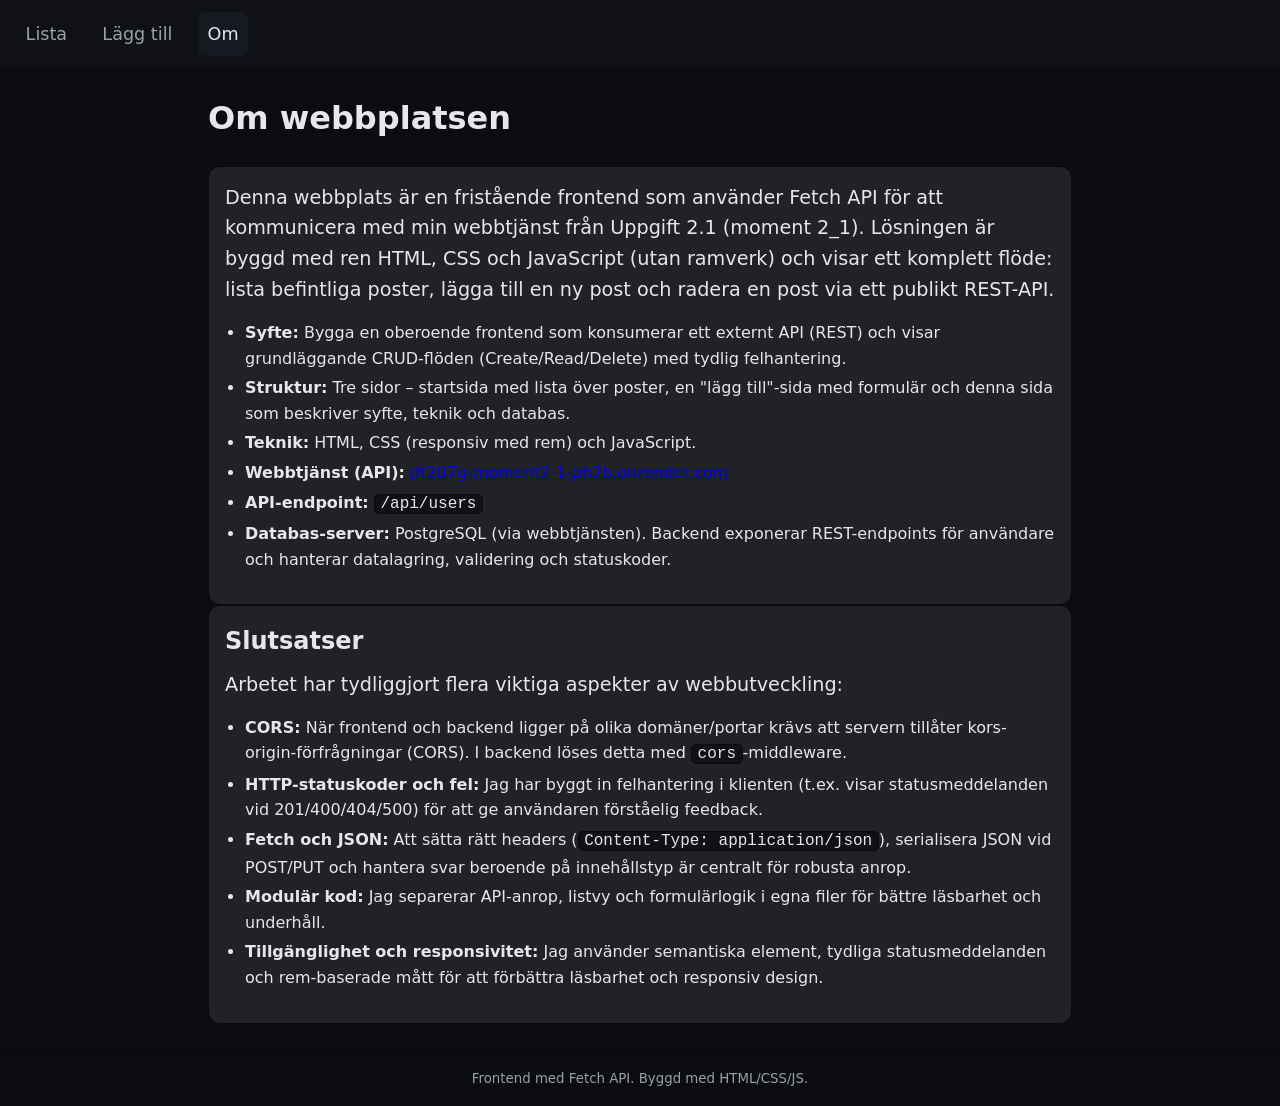
==== about.html @ 02e76948 "startar upp projektet. Har kopierat grundstruktur från moment2_2" ====
<!DOCTYPE html>
<html lang="sv">
  <head>
    <meta charset="utf-8" />
    <meta name="viewport" content="width=device-width, initial-scale=1" />
    <title>Om - Fetch API demo</title>
    <link rel="stylesheet" href="./assets/css/styles.css" />
  </head>
  <body>
    <header class="site-header">
      <nav class="nav">
        <a href="./index.html" class="nav__link">Lista</a>
        <a href="./add.html" class="nav__link">Lägg till</a>
        <a href="./about.html" class="nav__link nav__link--active">Om</a>
      </nav>
    </header>

    <main class="container">
      <h1>Om webbplatsen</h1>
      <section class="card">
        <p>
          Denna webbplats är en fristående frontend som använder Fetch API för
          att kommunicera med min webbtjänst från Uppgift 2.1 (moment 2_1).
          Lösningen är byggd med ren HTML, CSS och JavaScript (utan ramverk) och
          visar ett komplett flöde: lista befintliga poster, lägga till en ny
          post och radera en post via ett publikt REST-API.
        </p>
        <ul>
          <li>
            <strong>Syfte:</strong> Bygga en oberoende frontend som konsumerar
            ett externt API (REST) och visar grundläggande CRUD-flöden
            (Create/Read/Delete) med tydlig felhantering.
          </li>
          <li>
            <strong>Struktur:</strong> Tre sidor – startsida med lista över
            poster, en "lägg till"-sida med formulär och denna sida som
            beskriver syfte, teknik och databas.
          </li>
          <li>
            <strong>Teknik:</strong> HTML, CSS (responsiv med rem) och
            JavaScript.
          </li>
          <li>
            <strong>Webbtjänst (API):</strong>
            <a
              href="https://dt207g-moment2-1-ph2b.onrender.com"
              target="_blank"
              rel="noopener noreferrer"
              >dt207g-moment2-1-ph2b.onrender.com</a
            >
          </li>
          <li><strong>API-endpoint:</strong> <code>/api/users</code></li>
          <li>
            <strong>Databas-server:</strong> <span id="dbInfo">PostgreSQL</span>
            (via webbtjänsten). Backend exponerar REST-endpoints för användare
            och hanterar datalagring, validering och statuskoder.
          </li>
        </ul>
      </section>

      <section class="card">
        <h2>Slutsatser</h2>
        <p id="conclusions">
          Arbetet har tydliggjort flera viktiga aspekter av webbutveckling:
        </p>
        <ul>
          <li>
            <strong>CORS:</strong> När frontend och backend ligger på olika
            domäner/portar krävs att servern tillåter kors-origin-förfrågningar
            (CORS). I backend löses detta med <code>cors</code>-middleware.
          </li>
          <li>
            <strong>HTTP-statuskoder och fel:</strong> Jag har byggt in
            felhantering i klienten (t.ex. visar statusmeddelanden vid
            201/400/404/500) för att ge användaren förståelig feedback.
          </li>
          <li>
            <strong>Fetch och JSON:</strong> Att sätta rätt headers (<code
              >Content-Type: application/json</code
            >), serialisera JSON vid POST/PUT och hantera svar beroende på
            innehållstyp är centralt för robusta anrop.
          </li>
          <li>
            <strong>Modulär kod:</strong> Jag separerar API-anrop, listvy och
            formulärlogik i egna filer för bättre läsbarhet och underhåll.
          </li>
          <li>
            <strong>Tillgänglighet och responsivitet:</strong> Jag använder
            semantiska element, tydliga statusmeddelanden och rem-baserade mått
            för att förbättra läsbarhet och responsiv design.
          </li>
        </ul>
      </section>
    </main>

    <footer class="site-footer muted">
      <small>Frontend med Fetch API. Byggd med HTML/CSS/JS.</small>
    </footer>

    <script src="./assets/js/config.js" defer></script>
  </body>
</html>
---- assets/css/styles.css ----
:root {
  --bg: #0b0c10;
  --card: #202226;
  --text: #e5e7eb;
  --muted: #9aa0a6;
  --primary: #4f46e5;
  --danger: #dc2626;
  --border: #090a0b;
}

* {
  box-sizing: border-box;
}
html,
body {
  height: 100%;
}
body {
  margin: 0;
  font-family: system-ui, -apple-system, Segoe UI, Roboto, Helvetica, Arial,
    sans-serif;
  background: var(--bg);
  color: var(--text);
  line-height: 1.6;
}

p {
  font-size: 1.2rem;
}

.container {
  max-width: 56rem;
  margin: 1.5rem auto;
  padding: 0 1rem;
}
.muted {
  color: var(--muted);
}
.error {
  color: #fca5a5;
}

.site-header {
  background: #0f1115;
  border-bottom: 1px solid var(--border);
}
.nav {
  display: flex;
  gap: 1rem;
  padding: 0.75rem 1rem;
  align-items: center;
  font-size: 1.1rem;
}
.nav__link {
  color: var(--muted);
  text-decoration: none;
  padding: 0.5rem 0.6rem;
  border-radius: 0.5rem;
}
.nav__link--active,
.nav__link:hover {
  color: var(--text);
  background: #151922;
}

.site-footer {
  border-top: 1px solid var(--border);
  padding: 1rem;
  text-align: center;
}

.card {
  background: var(--card);
  border: 1px solid var(--border);
  border-radius: 0.75rem;
  padding: 1rem;
}

/* about-sidan */
.card h1,
.card h2,
.card h3 {
  line-height: 1.3;
  margin-top: 0.25rem;
  margin-bottom: 0.75rem;
}

.card p {
  margin: 0 0 0.9rem;
}

.card ul {
  margin: 0.5rem 0 1rem;
  padding-left: 1.25rem;
}

.card li {
  margin: 0.25rem 0;
}

.card code {
  background: #0f1117;
  border: 1px solid var(--border);
  padding: 0 0.35rem;
  border-radius: 0.35rem;
  font-family: ui-monospace, SFMono-Regular, Menlo, Monaco, Consolas,
    "Liberation Mono", "Courier New", monospace;
}

.controls {
  margin-bottom: 1rem;
}
.button {
  background: var(--primary);
  color: white;
  border: none;
  border-radius: 0.6rem;
  padding: 0.6rem 0.8rem;
  cursor: pointer;
  font-size: 1.1rem;
}
.button--secondary {
  background: #374151;
}
.button--danger {
  background: var(--danger);
}
.button:disabled {
  opacity: 0.7;
  cursor: not-allowed;
}

.list {
  list-style: none;
  margin: 0;
  padding: 0;
  display: grid;
  gap: 0.5rem;
}
.list__item {
  display: flex;
  align-items: center;
  justify-content: space-between;
  gap: 1rem;
  padding: 1.2rem;
  border: 1px solid #545557;
  border-radius: 0.6rem;
  background-color: #34383d;
}
.list__content {
  display: grid;
  gap: 0.2rem;
}
.list__actions {
  display: flex;
  gap: 0.5rem;
}

.form {
  display: grid;
  gap: 0.75rem;
  font-size: 1.2rem;
}
.form__field {
  display: grid;
  gap: 0.3rem;
}
.form__field input,
.form__field textarea {
  background: #0d0f13;
  color: var(--text);
  border-radius: 0.6rem;
  border: 1px solid var(--border);
  padding: 0.6rem 0.75rem;
  font-size: 1.1rem;
}
.form__actions {
  display: flex;
  gap: 0.5rem;
  align-items: center;
}
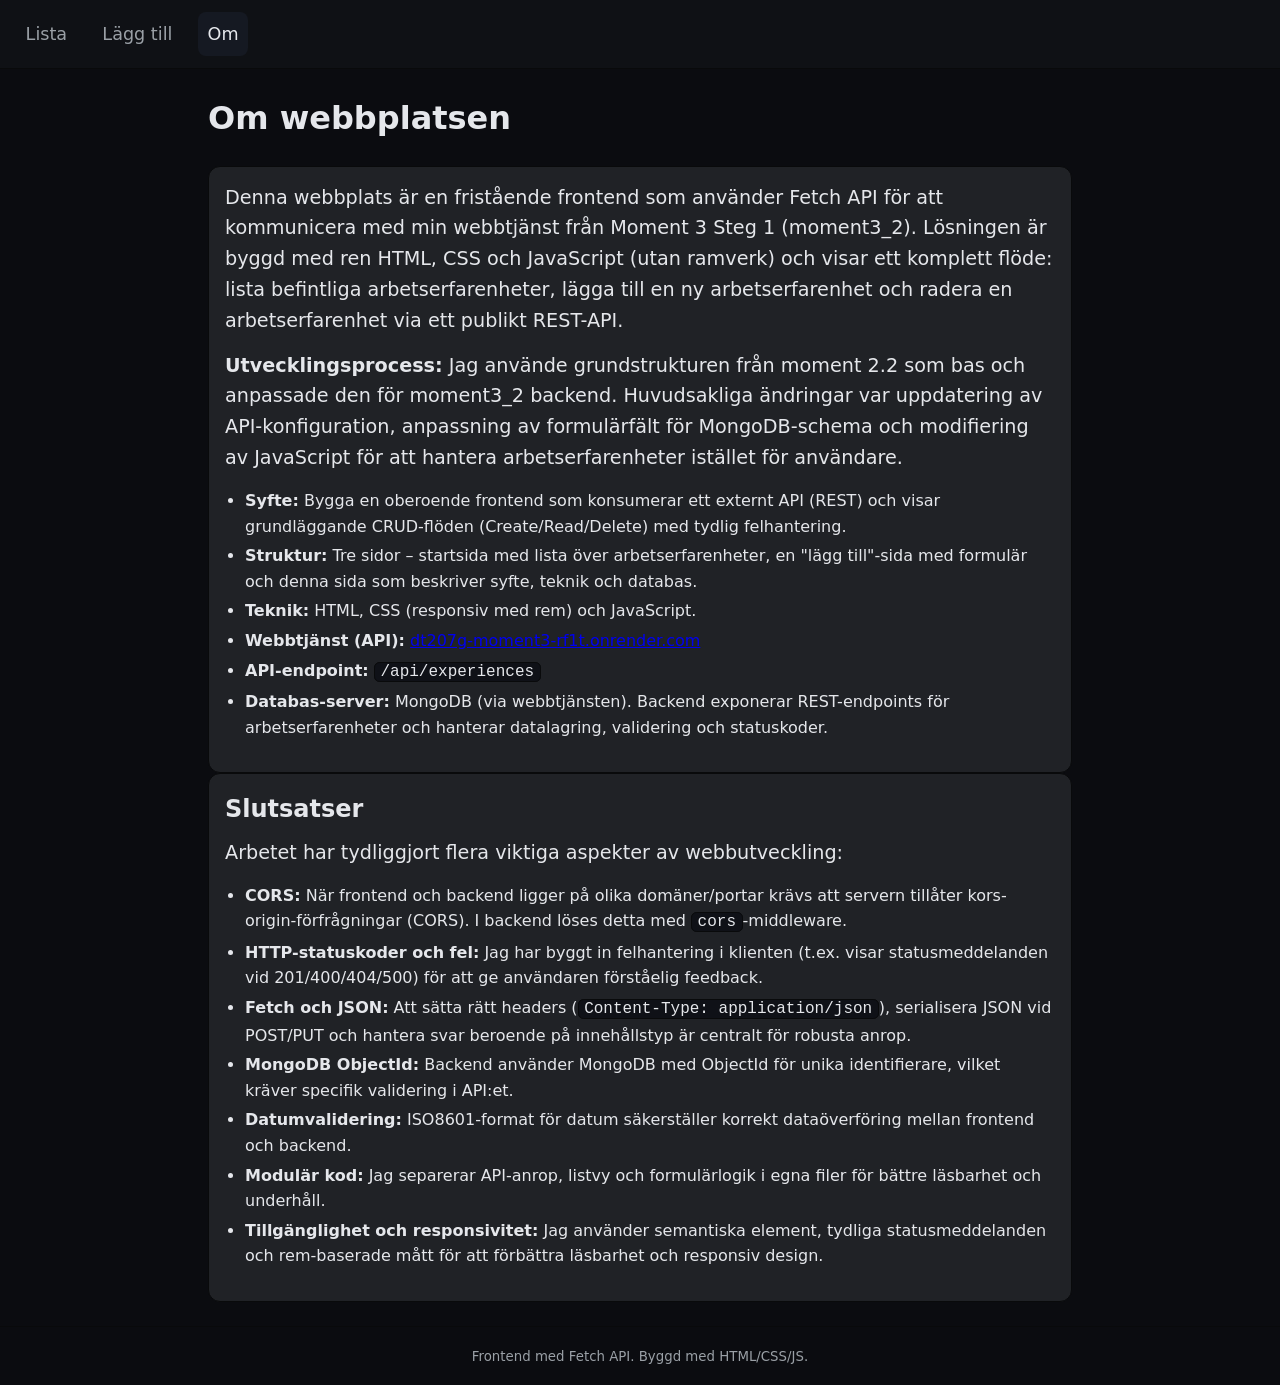
==== commit 992d3e3c: "Uppdaterat om-sidan med relevant info och länkar för detta moment (tidigare innehåll var kopierat fr" ====
--- a/about.html
+++ b/about.html
@@ -20,10 +20,18 @@
       <section class="card">
         <p>
           Denna webbplats är en fristående frontend som använder Fetch API för
-          att kommunicera med min webbtjänst från Uppgift 2.1 (moment 2_1).
+          att kommunicera med min webbtjänst från Moment 3 Steg 1 (moment3_2).
           Lösningen är byggd med ren HTML, CSS och JavaScript (utan ramverk) och
-          visar ett komplett flöde: lista befintliga poster, lägga till en ny
-          post och radera en post via ett publikt REST-API.
+          visar ett komplett flöde: lista befintliga arbetserfarenheter, lägga
+          till en ny arbetserfarenhet och radera en arbetserfarenhet via ett
+          publikt REST-API.
+        </p>
+        <p>
+          <strong>Utvecklingsprocess:</strong> Jag använde grundstrukturen från
+          moment 2.2 som bas och anpassade den för moment3_2 backend.
+          Huvudsakliga ändringar var uppdatering av API-konfiguration,
+          anpassning av formulärfält för MongoDB-schema och modifiering av
+          JavaScript för att hantera arbetserfarenheter istället för användare.
         </p>
         <ul>
           <li>
@@ -33,8 +41,8 @@
           </li>
           <li>
             <strong>Struktur:</strong> Tre sidor – startsida med lista över
-            poster, en "lägg till"-sida med formulär och denna sida som
-            beskriver syfte, teknik och databas.
+            arbetserfarenheter, en "lägg till"-sida med formulär och denna sida
+            som beskriver syfte, teknik och databas.
           </li>
           <li>
             <strong>Teknik:</strong> HTML, CSS (responsiv med rem) och
@@ -43,17 +51,18 @@
           <li>
             <strong>Webbtjänst (API):</strong>
             <a
-              href="https://dt207g-moment2-1-ph2b.onrender.com"
+              href="https://dt207g-moment3-rf1t.onrender.com"
               target="_blank"
               rel="noopener noreferrer"
-              >dt207g-moment2-1-ph2b.onrender.com</a
+              >dt207g-moment3-rf1t.onrender.com</a
             >
           </li>
-          <li><strong>API-endpoint:</strong> <code>/api/users</code></li>
+          <li><strong>API-endpoint:</strong> <code>/api/experiences</code></li>
           <li>
-            <strong>Databas-server:</strong> <span id="dbInfo">PostgreSQL</span>
-            (via webbtjänsten). Backend exponerar REST-endpoints för användare
-            och hanterar datalagring, validering och statuskoder.
+            <strong>Databas-server:</strong> <span id="dbInfo">MongoDB</span>
+            (via webbtjänsten). Backend exponerar REST-endpoints för
+            arbetserfarenheter och hanterar datalagring, validering och
+            statuskoder.
           </li>
         </ul>
       </section>
@@ -81,6 +90,15 @@
             innehållstyp är centralt för robusta anrop.
           </li>
           <li>
+            <strong>MongoDB ObjectId:</strong> Backend använder MongoDB med
+            ObjectId för unika identifierare, vilket kräver specifik validering
+            i API:et.
+          </li>
+          <li>
+            <strong>Datumvalidering:</strong> ISO8601-format för datum
+            säkerställer korrekt dataöverföring mellan frontend och backend.
+          </li>
+          <li>
             <strong>Modulär kod:</strong> Jag separerar API-anrop, listvy och
             formulärlogik i egna filer för bättre läsbarhet och underhåll.
           </li>
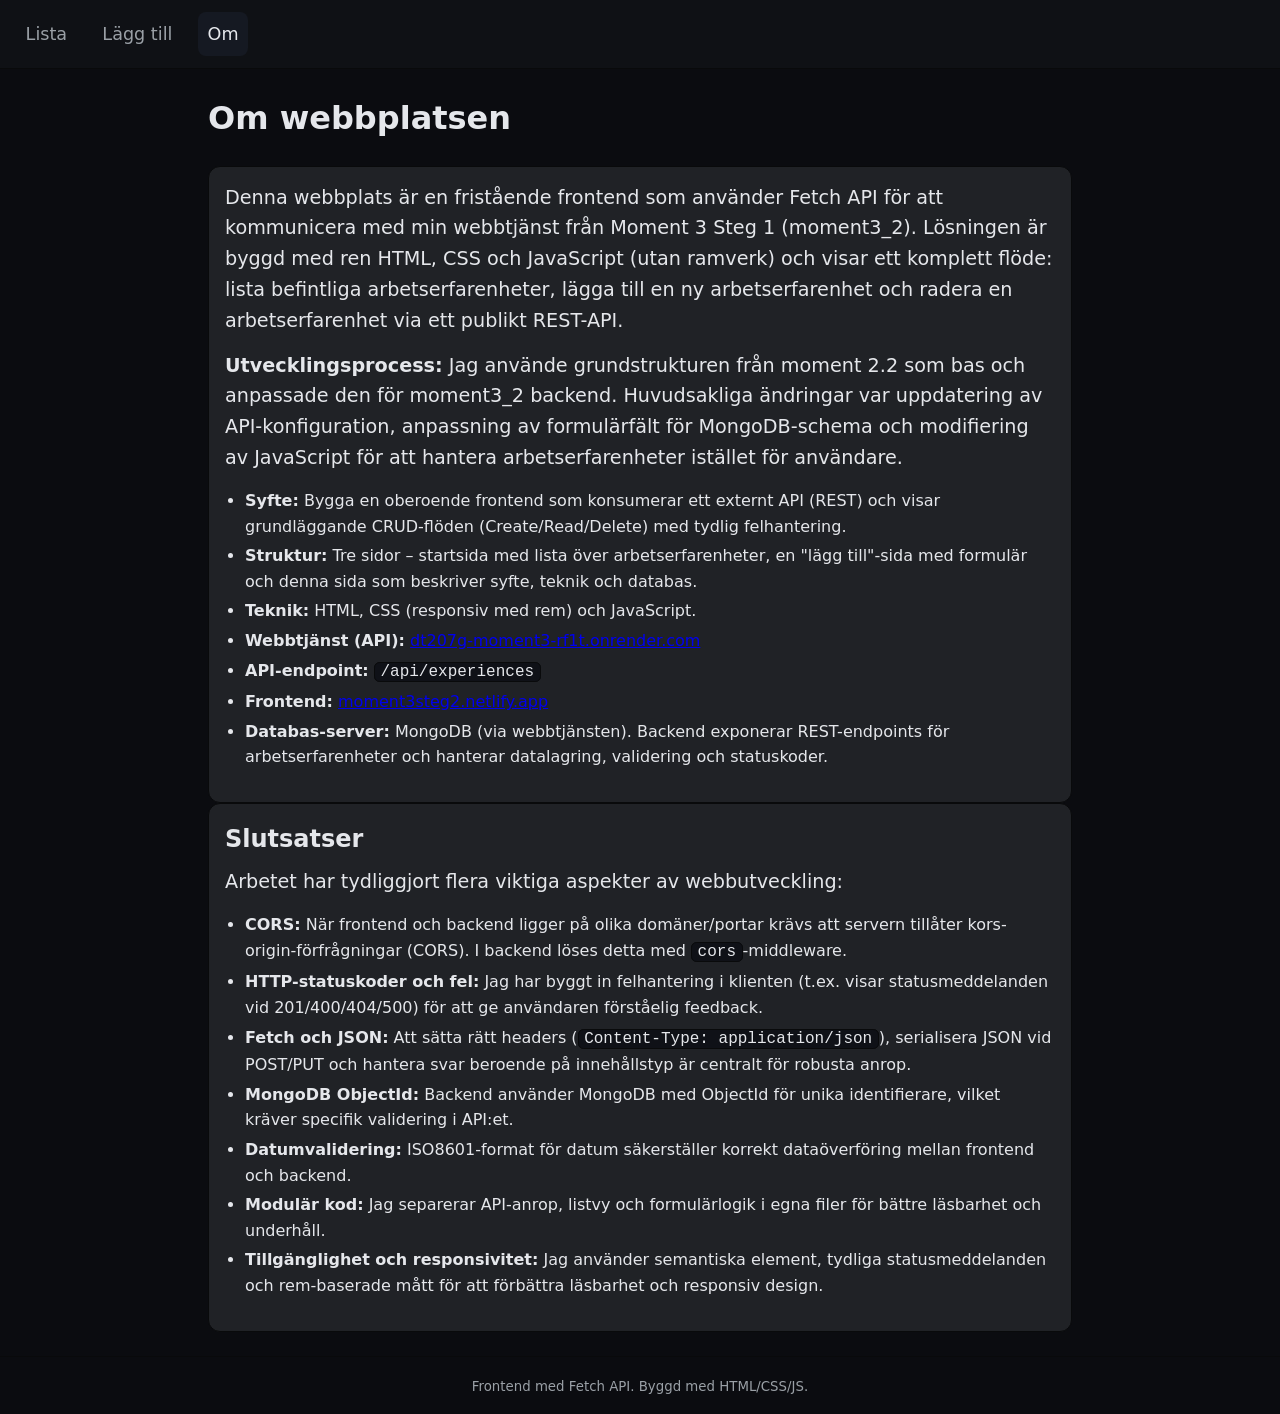
==== commit c7aa53cd: "uppdaterat länkar till netlify istället för render" ====
--- a/about.html
+++ b/about.html
@@ -59,6 +59,15 @@
           </li>
           <li><strong>API-endpoint:</strong> <code>/api/experiences</code></li>
           <li>
+            <strong>Frontend:</strong>
+            <a
+              href="https://moment3steg2.netlify.app/"
+              target="_blank"
+              rel="noopener noreferrer"
+              >moment3steg2.netlify.app</a
+            >
+          </li>
+          <li>
             <strong>Databas-server:</strong> <span id="dbInfo">MongoDB</span>
             (via webbtjänsten). Backend exponerar REST-endpoints för
             arbetserfarenheter och hanterar datalagring, validering och
